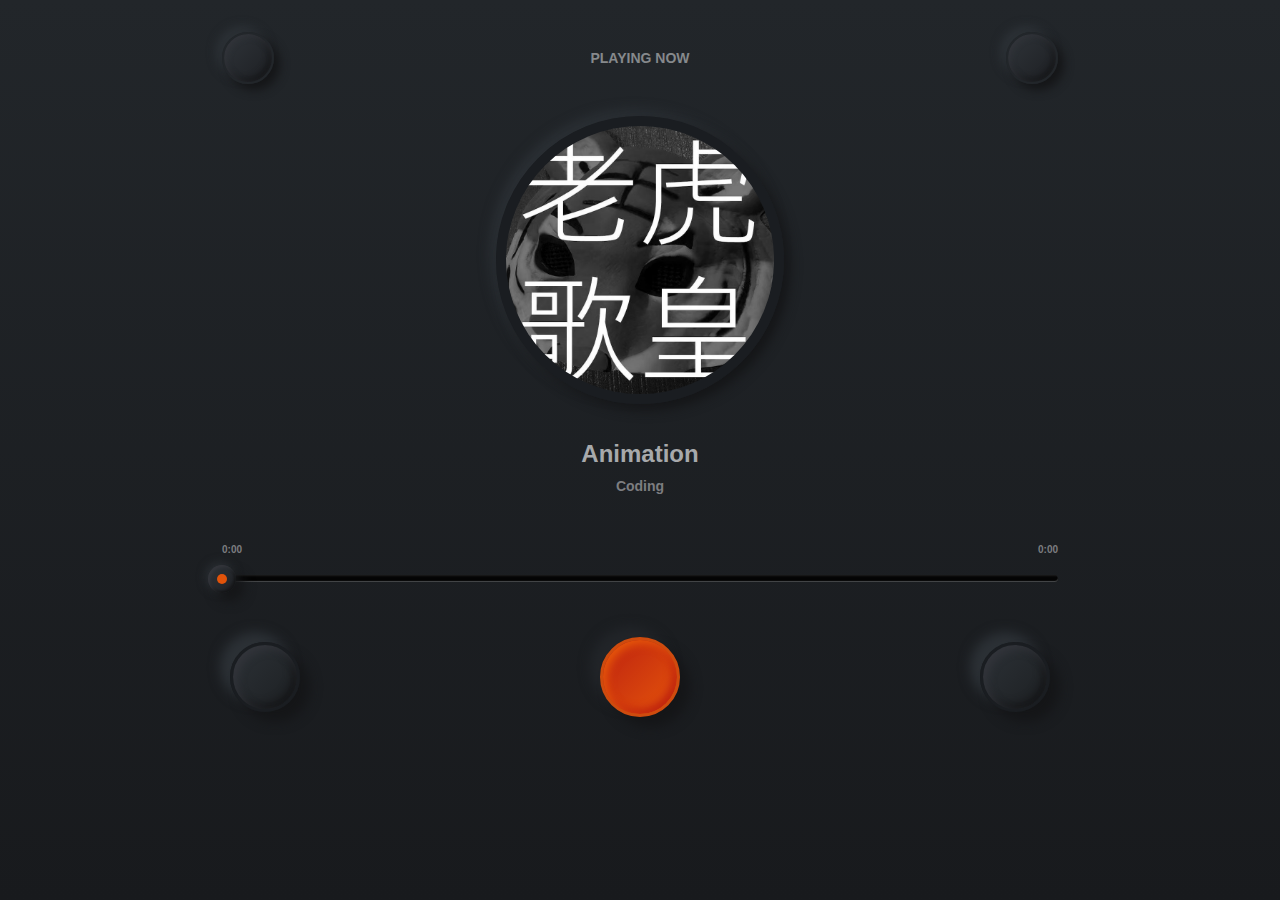
==== 音乐播放器/index.html @ 437364a8 "Add files via upload" ====
<!DOCTYPE html>
<html lang="en">
<head>
    <meta charset="UTF-8">
    <meta http-equiv="X-UA-Compatible" content="IE=edge">
    <meta name="viewport" content="width=device-width, initial-scale=1.0">
    <title>Neumorphism Effect Music App</title>
    <link rel='stylesheet' href='https://cdn-uicons.flaticon.com/uicons-solid-rounded/css/uicons-solid-rounded.css'>
    <script src="https://cdnjs.cloudflare.com/ajax/libs/gsap/3.10.4/gsap.min.js"></script>
    <link rel="stylesheet" href="./style.css">
</head>
<body>

    <div class="wrapper">
        <header>
            <button class="hdbtn">
                <i class="fi fi-sr-arrow-small-left"></i>
            </button>
            <h3 class="p-now">Playing now</h3>
            <button class="hdbtn">
                <i class="fi fi-sr-list"></i>
            </button>
        </header>

        <div class="player">

            <div class="img-area">
                <img src="images/music-2.jpg" alt="">
            </div>
            
            <div class="song-details">
                <h1 class="name">Animation</h1>
                <h3 class="artist">Coding</h3>
            </div>

            <div class="audioC">
                <div class="song-timer">
                    <span class="current-time">0:00</span>
                    <span class="max-duration">0:00</span>
                </div>
                <div class="progress-area">
                    <div class="progress-bar">
                        <audio id="main-audio" src="songs/music-2.mp3"></audio>
                    </div>
                </div>
            </div>

            <div class="controls">
                <button class="btnC" id="prev">
                    <i class="fi fi-sr-rewind"></i>
                </button>
                <button class="play-pause btnC"">
                    <i class="fi fi-sr-play play"></i>
                </button>
                <button class="btnC" id="next">
                    <i class="fi fi-sr-forward"></i>
                </button>
            </div>

        </div>

    </div>
    <script src="./js/music-list.js"></script>
    <script src="./js.js"></script>
</body>
</html>
---- 音乐播放器/style.css ----
:root{

    /* bg */
    --bg01: linear-gradient(180deg,
    #22262A 0%,
    #181A1D 100%);

    --bg02: linear-gradient(135deg,
    #2F3439,
    #1D1F23);

    --bg03: linear-gradient(135deg,
    #2C3136,
    #1D2023);
    
    --bg04: #040404;
    
    --border01: #22262A;
    --border02: #1A1D21;

    /* box-shadow */
    --box-shadow01:
    6px 6px 10px #151618,
    -6px -6px 10px #2c3136,
    inset 2px 2px 6px #33353b,
    inset -3px -3px 6px #151618;

    --box-shadow02:
    -6px -6px 10px #151618,
    6px 6px 10px #2c3136,
    inset 2px 2px 6px #33353b,
    inset -3px -3px 6px #151618;

    --box-shadow03:
    6px 6px 12px #151618,
    -6px -6px 12px #2c3136;

    --box-shadow04:
    inset 2px 2px 3px -2px rgba(167, 169, 171, 0.322),
    inset 0px -1px 1px 0px #4a4c4e;

    --box-shadow05:
    8px 8px 12px #151618,
    -2px -2px 10px #2c3136,
    inset 2px 2px 3px #33353b,
    inset -2px -2px 3px #151618;

    --box-shadow06:
    10px 10px 12px #151618,
    -10px -10px 12px #2c3136,
    inset 4px 4px 8px #33353b,
    inset -4px -4px 8px #151618;

    --box-shadow07:
    10px 10px 12px #151618,
    -10px -10px 12px #2c3136,
    inset -4px -4px 8px #33353b,
    inset 4px 4px 8px #151618;
}

*{
    box-sizing: border-box;
    margin: 0;
    padding: 0;
    font-family: 'Lato', sans-serif;
}

body{
    font-family: 'Lato', sans-serif;
    background: var(--bg01);
    height: 100vh;
}

.wrapper{
    max-width: 900px;
    height: 100vh;
    text-align: center;
    padding: 2rem;
    margin: 0 auto;
    overflow: hidden;
}

header,
.song-timer,
.controls{
    display: flex;
    align-items: center;
    justify-content: space-between;
    text-align: center;
}

header .hdbtn{
    background: var(--bg02);
    border: 2px solid var(--border01);
    box-shadow: var(--box-shadow01);
    width: 52px;
    height: 52px;
    line-height: 52px;
    color: #86898c;
    font-size: 22px;
    border-radius: 50%;
    transition: all 0.3s ease;
}

.hdbtn:active{
    box-shadow: var(--box-shadow02);
}

header h3{
    text-transform: uppercase;
    font-size: 14px;
    color: #86898c;
}

.player{
    margin-top: 2rem;
}

img{
    width: 18rem;
    height: 18rem;
    margin-bottom: 2rem;
    object-fit: cover;
    border: 10px solid var(--border02);
    border-radius: 50%;
    box-shadow: var(--box-shadow03);
}

.name{
    color: #A7A9AB;
    font-size: 1.5rem;
    text-transform: capitalize;
}

.artist{
    color: #7c7d80;
    font-size: 14px;
    text-transform: capitalize;
    padding: 10px 0 20px 0;
}

.audioC{
    margin: 30px 0px 30px 0px;
}

.song-timer{
    margin-bottom: 20px;
}

.song-timer span{
    font-size: 10px;
    color: #7c7d80;
    user-select: none;
    font-weight: 800;
}

.progress-area{
    height: 7px;
    width: 100%;
    margin-top: 15px;
    border-radius: 50px;
    background: var(--bg04);
    box-shadow: var(--box-shadow04);
    cursor: pointer;
}

.progress-area .progress-bar{
    height: inherit;
    width: 0%;
    position: relative;
    border-radius: inherit;
    background: linear-gradient(90deg,
        #bf2311 0%,
        #e1530a 80%);
    box-shadow: var(--box-shadow04);
}

.progress-bar::before{
    content: "";
    position: absolute;
    background: var(--bg02);
    box-shadow: var(--box-shadow05);
    border-radius: 50%;
    top: 50%;
    right: -14px;
    z-index: 2;
    width: 28px;
    height: 28px;
    outline: none;
    border: none;
    pointer-events: none;
    transform: translateY(-50%);
    transition: all 0.2s ease;
}

.progress-bar::after{
    content: "";
    position: absolute;
    background: #e1530a;
    border-radius: 50%;
    top: 50%;
    right: -5px;
    z-index: 2;
    width: 10px;
    height: 10px;
    outline: none;
    border: none;
    pointer-events: none;
    transform: translateY(-50%);
    transition: all 0.2s ease;
}

.controls{
    margin: 55px 8px 5px 8px;
}

.btnC{
    width: 70px;
    height: 70px;
    border-radius: 50%;
    border: 3px solid var(--border02);
    transition: all 0.2s ease;
    background: var(--bg03);
    box-shadow: var(--box-shadow06);
}

.btnC:active{
    box-shadow: var(--box-shadow07);
}

.controls i{
    font-size: 20px;
    user-select: none;
    color: #a7a9a7;
    display: flex;
    cursor: pointer;
    align-items: center;
    justify-content: center;
}

.controls .play-pause{
    width: 80px;
    height: 80px;
    display: flex;
    cursor: pointer;
    align-items: center;
    justify-content: center;
    border-radius: 50%;
}

.play-pause i{
    text-align: center;
    color: #fff;
}

.play-pause{
    border: 3px solid #ce4b0e;
    background: linear-gradient(135deg,
        #bd2210,
        #e5550b);
    box-shadow: 
        10px 10px 12px #151618,
        -10px -10px 12px #222529,
        inset 4px 4px 8px #e5550b,
        inset -4px -4px 8px #bd2210;
}

.play-pause:active{
    box-shadow: 
        10px 10px 12px #151618,
        -10px -10px 12px #222529,
        inset -10px -10px 8px #e5550b,
        inset 10px 10px 8px #bd2210;
}

.rotate{
    animation: rotation 8s infinite linear;
    transform-origin: center;
}

@keyframes rotation{
    from
    {
        transform: rotate(0deg);
    }
    to
    {
        transform: rotate(359deg);
    }
}
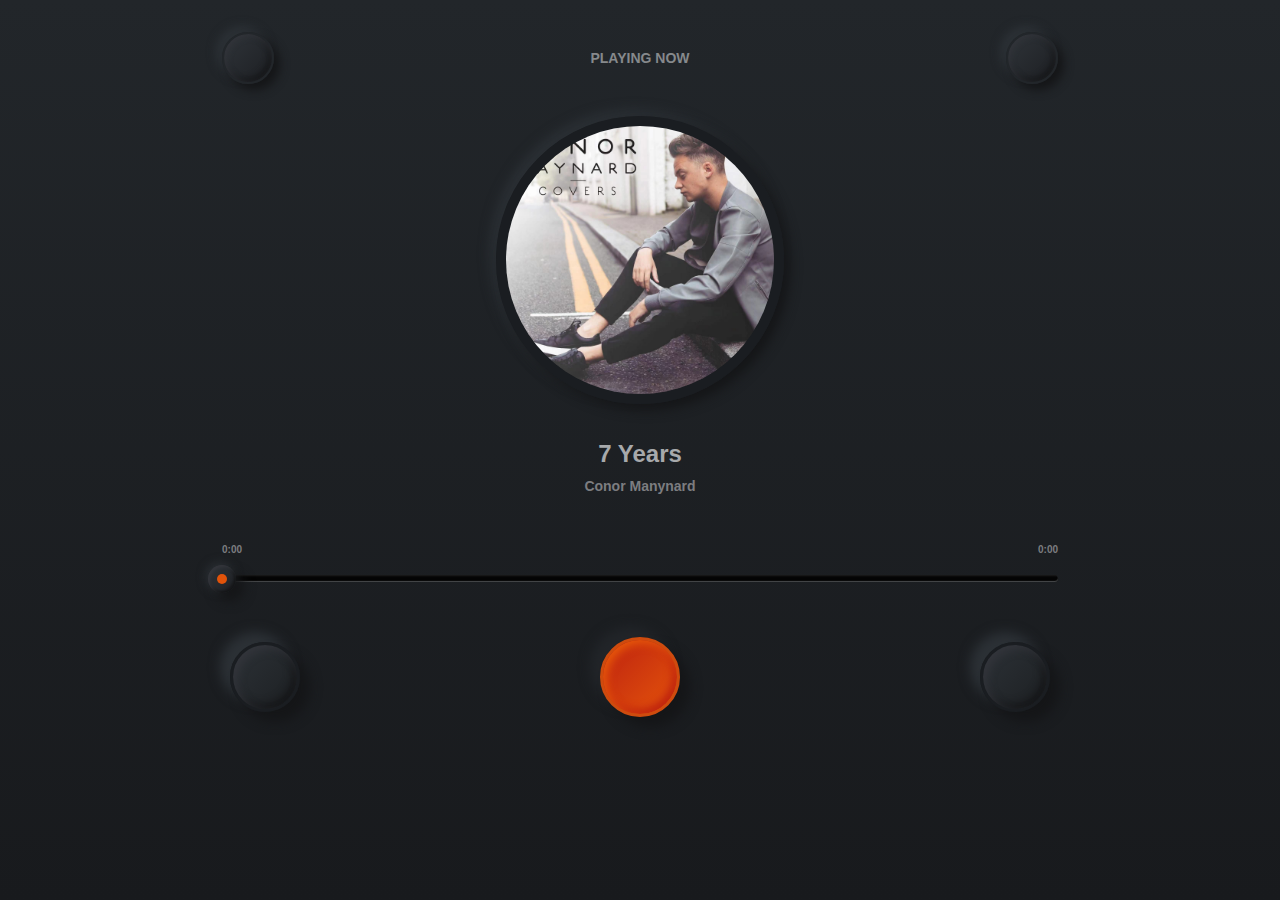
==== commit 070b6695: "Add files via upload" ====
--- a/音乐播放器/index.html
+++ b/音乐播放器/index.html
@@ -1,33 +1,33 @@
 <!DOCTYPE html>
 <html lang="en">
+
 <head>
     <meta charset="UTF-8">
     <meta http-equiv="X-UA-Compatible" content="IE=edge">
     <meta name="viewport" content="width=device-width, initial-scale=1.0">
     <title>Neumorphism Effect Music App</title>
     <link rel='stylesheet' href='https://cdn-uicons.flaticon.com/uicons-solid-rounded/css/uicons-solid-rounded.css'>
+
     <script src="https://cdnjs.cloudflare.com/ajax/libs/gsap/3.10.4/gsap.min.js"></script>
     <link rel="stylesheet" href="./style.css">
 </head>
+
 <body>
 
     <div class="wrapper">
         <header>
-            <button class="hdbtn">
-                <i class="fi fi-sr-arrow-small-left"></i>
-            </button>
-            <h3 class="p-now">Playing now</h3>
-            <button class="hdbtn">
-                <i class="fi fi-sr-list"></i>
-            </button>
+            <button class="hdbtn"><i class="fi fi-sr-arrow-small-left"></i></button>
+            <h3 class="p-now">Playing Now</h3>
+            <button class="hdbtn"><i class="fi fi-sr-list"></i></button>
         </header>
 
         <div class="player">
 
             <div class="img-area">
-                <img src="images/music-2.jpg" alt="">
+                <img src="https://images.hdqwalls.com/download/doctor-strange-multiverse-of-madness-movie-4k-tx-1920x1080.jpg"
+                    alt="">
             </div>
-            
+
             <div class="song-details">
                 <h1 class="name">Animation</h1>
                 <h3 class="artist">Coding</h3>
@@ -40,7 +40,7 @@
                 </div>
                 <div class="progress-area">
                     <div class="progress-bar">
-                        <audio id="main-audio" src="songs/music-2.mp3"></audio>
+                        <audio id="main-audio" src="./songs/music-1.mp3"></audio>
                     </div>
                 </div>
             </div>
@@ -49,7 +49,7 @@
                 <button class="btnC" id="prev">
                     <i class="fi fi-sr-rewind"></i>
                 </button>
-                <button class="play-pause btnC"">
+                <button class="play-pause btnC">
                     <i class="fi fi-sr-play play"></i>
                 </button>
                 <button class="btnC" id="next">
@@ -60,7 +60,11 @@
         </div>
 
     </div>
+
+
+
     <script src="./js/music-list.js"></script>
-    <script src="./js.js"></script>
+    <script src="js.js"></script>
 </body>
+
 </html>